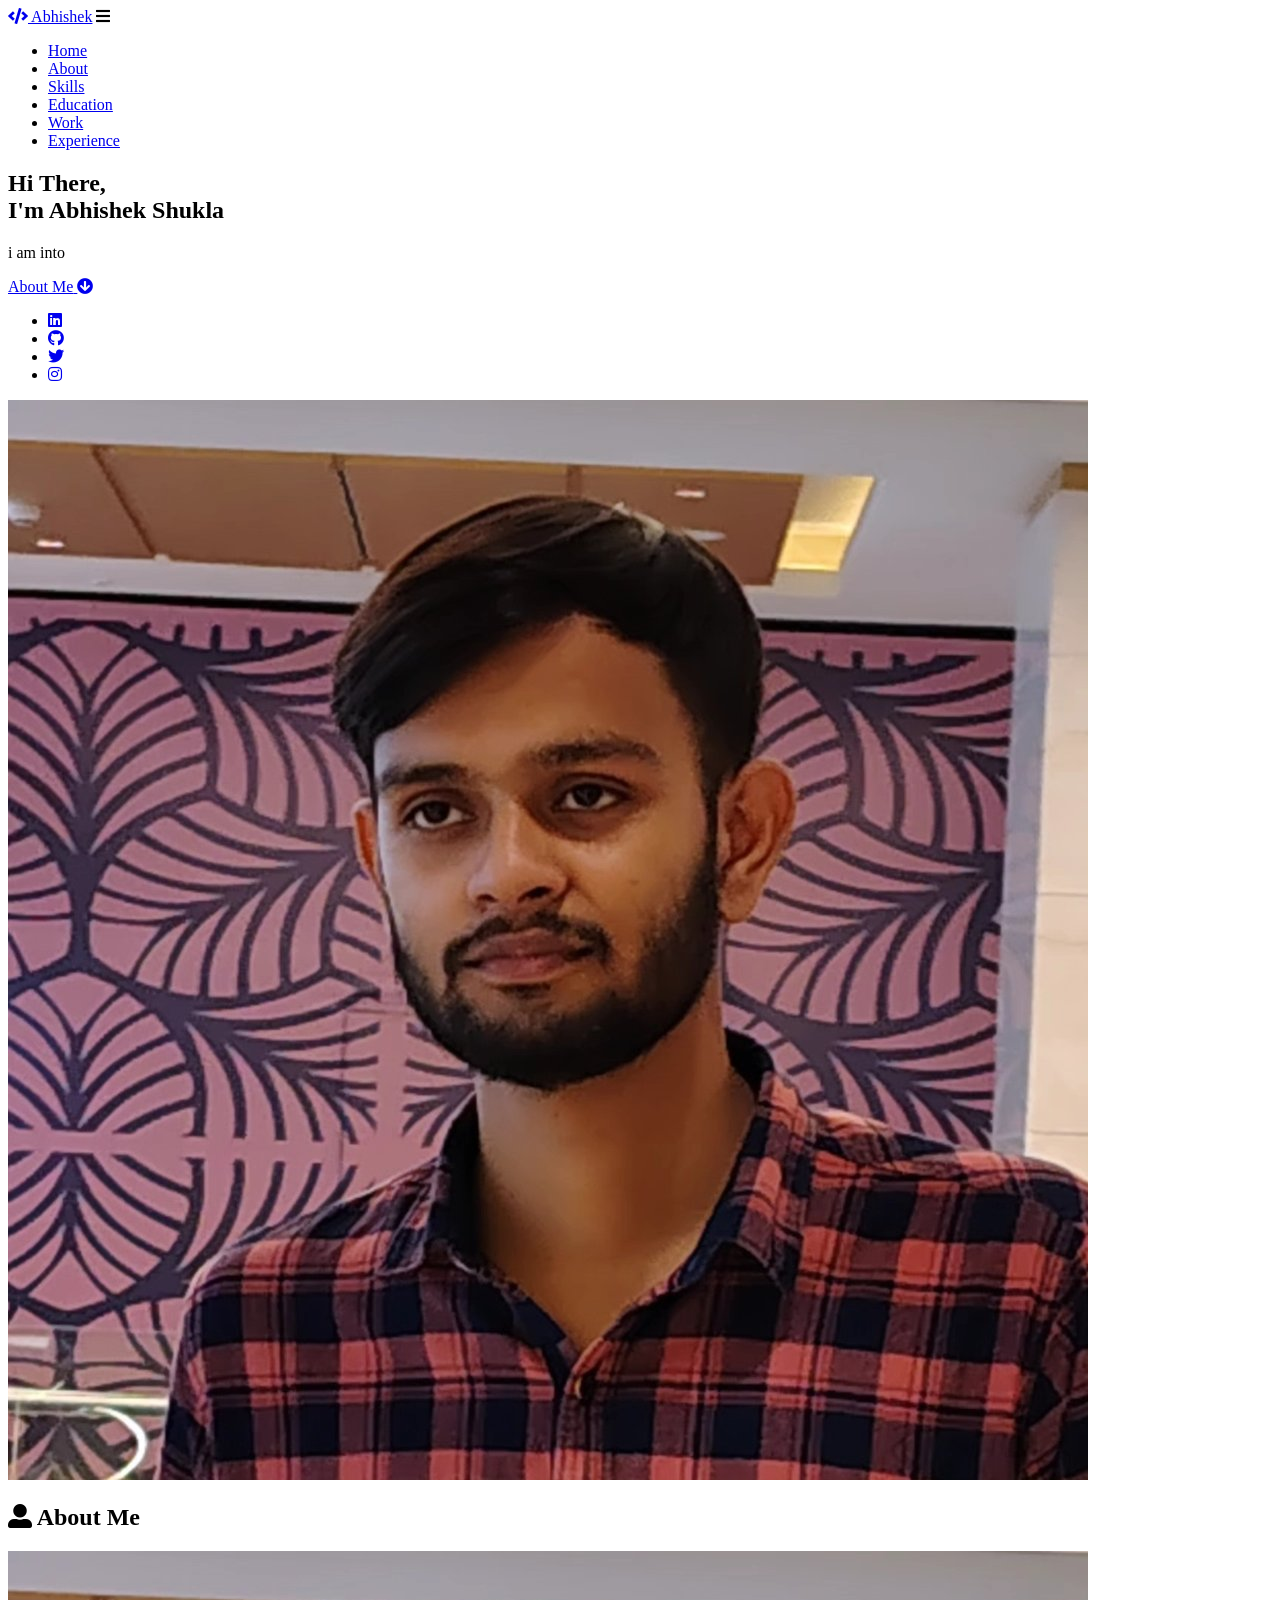
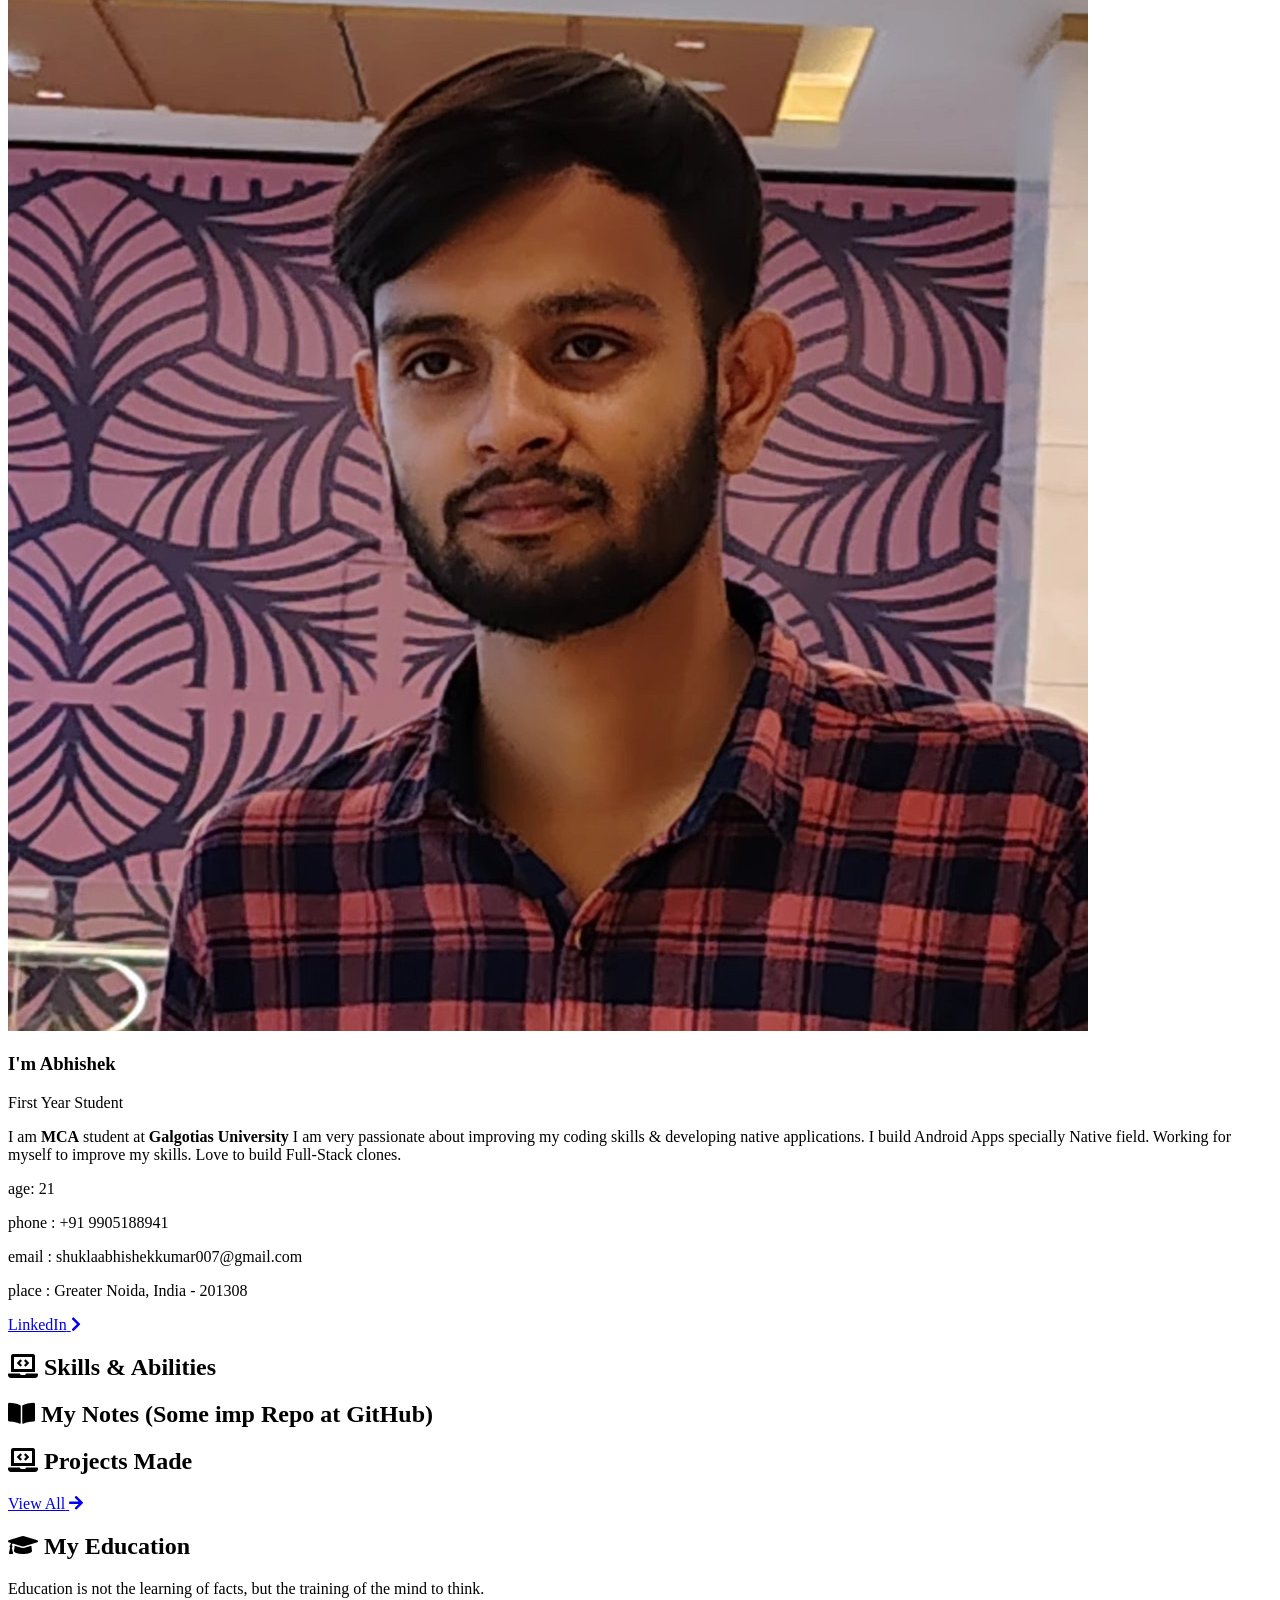
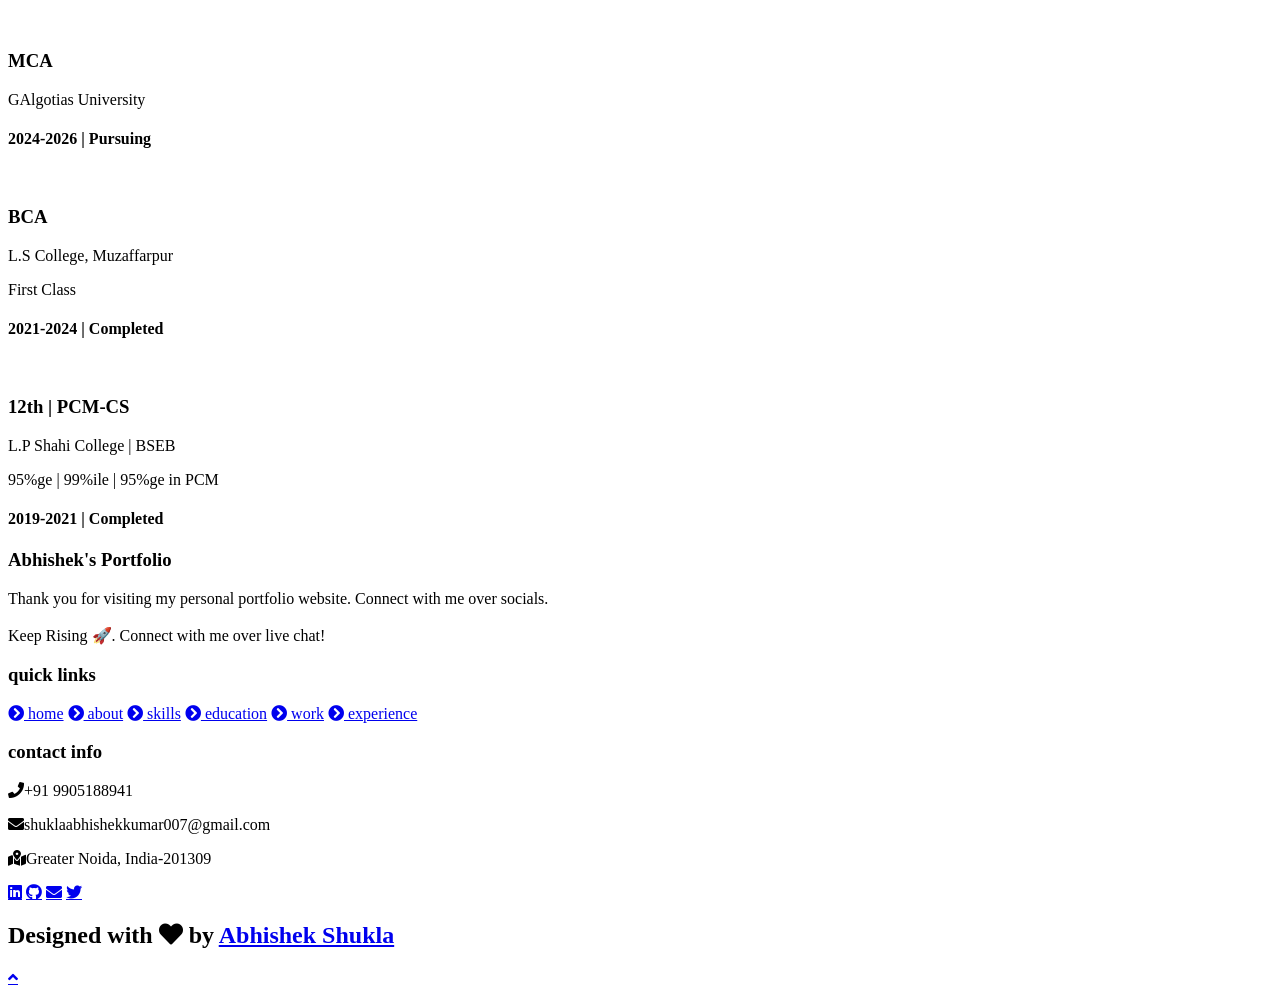
==== index.html @ 6ded9982 "first commit" ====
<!DOCTYPE html>
<html lang="en">
<head>
    <meta charset="UTF-8">
    <meta http-equiv="X-UA-Compatible" content="IE=edge">
    <meta name="viewport" content="width=device-width, initial-scale=1.0">
    <meta name="keywords" content="Abhishek sable, portfolio, Abhishek, full stack dev, personal portfolio lifecodes, portfolio design, portfolio website, personal portfolio" />
    <meta name="description" content="Welcome to Abhishek's Portfolio. Full-Stack Web Developer and Android App Developer" />
    <!-- Custom CSS -->
    <link rel="stylesheet" href="./assets/css/style.css">
    <!-- Font Awesome -->
    <link rel="stylesheet" href="https://cdnjs.cloudflare.com/ajax/libs/font-awesome/5.15.3/css/all.min.css" integrity="sha512-iBBXm8fW90+nuLcSKlbmrPcLa0OT92xO1BIsZ+ywDWZCvqsWgccV3gFoRBv0z+8dLJgyAHIhR35VZc2oM/gI1w==" crossorigin="anonymous" referrerpolicy="no-referrer" />
    <!-- Favicon -->
    <link id='favicon' rel="shortcut icon" href="./assets/images/profile2.jpg" type="image/x-png">
    <title>Portfolio | Abhishek Shukla</title>
    
    
    <!-- Global site tag (gtag.js) - Google Analytics -->
<script async src="https://www.googletagmanager.com/gtag/js?id=G-HTDER8P9VJ"></script>
<script>
  window.dataLayer = window.dataLayer || [];
  function gtag(){dataLayer.push(arguments);}
  gtag('js', new Date());

  gtag('config', 'G-HTDER8P9VJ');
</script>
    
    
</head>
<body oncontextmenu="return false">

<!-- pre loader -->
<!-- <div class="loader-container">
  <img draggable="false" src="./assets/images/preloader.gif" alt="">
</div> -->

<!-- navbar starts -->
<header>
        <a href="index.html" class="logo"><i class="fa fa-code"></i> Abhishek</a>

        <div id="menu" class="fas fa-bars"></div>
        <nav class="navbar">
            <ul>
            <li><a class="active" href="#home">Home</a></li>
            <li><a href="#about">About</a></li>
            <li><a href="#skills">Skills</a></li>
            <li><a href="#education">Education</a></li>
            <li><a href="#work">Work</a></li>
            <li><a href="#experience">Experience</a></li>
            </ul>
        </nav>
</header>
<!-- navbar ends -->


<!-- hero section starts -->
<section class="home" id="home">
    <div id="particles-js"></div>

    <div class="content">
    <h2>Hi There,<br/> I'm Abhishek <span>Shukla</span></h2>
    <p>i am into <span class="typing-text"></span></p>
    <a href="#about" class="btn"><span>About Me</span>
      <i class="fas fa-arrow-circle-down"></i>
    </a>
    <div class="socials">
        <ul class="social-icons">
          <li><a class="linkedin" aria-label="LinkedIn" href="https://www.linkedin.com/in/abhishekshukla007/" target="_blank"><i class="fab fa-linkedin"></i></a></li> 
          <li><a class="github" aria-label="GitHub" href="https://github.com/shukla007" target="_blank"><i class="fab fa-github"></i></a></li>
          <li><a class="twitter" aria-label="Twitter" href="https://twitter.com/avi0_07" target="_blank"><i class="fab fa-twitter"></i></a></li>
          <!-- <li><a class="telegram" aria-label="Telegram" href="https://t.me/maityAbhishek_03" target="_blank"><i class="fab fa-telegram-plane"></i></a></li> -->
          <li><a class="instagram" aria-label="Instagram" href="https://www.instagram.com/abhishekshukla.dev"><i class="fab fa-instagram" target="_blank"></i></a></li>
          </ul>
      </div>
    </div>
<div class="image">
    <img draggable="false" class="tilt" src="./assets/images/profile2.jpg" alt="">
</div>
</section>
<!-- hero section ends -->


<!-- about section starts -->
<section class="about" id="about">
    <h2 class="heading"><i class="fas fa-user-alt"></i> About <span>Me</span></h2>
    
    <div class="row">

    <div class="image">
        <img draggable="false" class="tilt" src="./assets/images/profile2.jpg" alt="">
    </div>
    <div class="content">
        <h3>I'm Abhishek</h3>
        <span class="tag">First Year Student</span>
        
        <p>I am <b>MCA</b> student at <b>Galgotias University</b> 
          I am very passionate about improving my coding skills & developing native applications.
          I build Android Apps specially Native field.
          Working for myself to improve my skills.
          Love to build Full-Stack clones. </p>
        
        <div class="box-container">
            <div class="box">
              <p><span> age: </span> 21</p>
              <p><span> phone : </span> +91 9905188941</p>
            </div>
            <div class="box">
              <p><span> email : </span> shuklaabhishekkumar007@gmail.com</p>
              <p><span> place : </span> Greater Noida, India - 201308</p>
            </div>
        </div>
        
        <div class="resumebtn">
            <a href="https://www.linkedin.com/in/abhishekshukla007" class="btn"><span>LinkedIn</span>
                <i class="fas fa-chevron-right"></i>
            </a>
        </div>

    </div>
    </div>
</section>
<!-- about section ends -->

<!-- skills section starts -->
<section class="skills" id="skills">

    <h2 class="heading"><i class="fas fa-laptop-code"></i> Skills & <span>Abilities</span></h2>

    <div class="container">
          <div class="row" id="skillsContainer">

    

      </div>
</div>
</section>
<!-- skills section ends -->


<!-- my own notes section starts -->
<section class="skills" id="skills">

  <h2 class="heading"><i class="fas fa-book-open"></i> My Notes  <span>(Some imp Repo at GitHub)</span></h2>

  <div class="container">
        <div class="row" id="notesContainer">

       

    </div>
</div>
</section>
<!-- my own notes section ends -->



<!-- work project section starts -->
<section class="work" id="work">

  <h2 class="heading"><i class="fas fa-laptop-code"></i> Projects <span>Made</span></h2>

  <div class="box-container" id="projectsContainer">


</div>

<div class="viewall">
  <a href="projects/index.html" class="btn"><span>View All</span>
    <i class="fas fa-arrow-right"></i>
</a>
</div>

</section>
<!-- work project section ends -->

<!-- experience section starts -->
<!-- <section class="experience" id="experience">

  <h2 class="heading"><i class="fas fa-briefcase"></i> Experience </h2>

  <div class="timeline">

    <div class="container right">
      <div class="content">
        <div class="tag">
          <h2>HackClub RAIT</h2>
        </div>
        <div class="desc">
            <h3>Project Mentor | Open Source</h3>
            <p>Jul 2022 - present</p>
        </div>
      </div>
    </div>

    <div class="container left">
      <div class="content">
        <div class="tag">
          <h2>GirsScript Summer of Code</h2>
        </div>
        <div class="desc">
            <h3>Contributor | Open Source</h3>
            <p>Mar 2022 - May 2022</p>
        </div>
      </div>
    </div>

    <div class="container right">
      <div class="content">
        <div class="tag">
          <h2>JGEC Winter of Code</h2>
        </div>
        <div class="desc">
            <h3>Project Mentor | Open Source</h3>
            <p>Feb 2022 - Mar 2022</p>
        </div>
      </div>
    </div>

    <div class="container left">
      <div class="content">
        <div class="tag">
          <h2>Rubberfy</h2>
        </div>
        <div class="desc">
            <h3>Mobile Application Developer | Internship</h3>
            <p>Nov 2021 - Dec 2021</p>
        </div>
      </div>
    </div>

  <div class="morebtn">
    <a href="experience/index.html" class="btn"><span>View All</span>
      <i class="fas fa-arrow-right"></i>
  </a>
  </div>

</div>

</section> -->
<!-- experience section ends -->


<!-- education section starts -->
<section class="education" id="education">

  <h1 class="heading"><i class="fas fa-graduation-cap"></i> My <span>Education</span></h1>

    <p class="qoute">Education is not the learning of facts, but the training of the mind to think.</p>

    <div class="box-container">

    <div class="box">
        <div class="image">
        <img draggable="false" src="https://images.shiksha.com/mediadata/images/1483960283phpWWyCEV.jpeg" alt="">
        </div>
        <div class="content">
        <h3>MCA</h3>
        <p>GAlgotias University</p>
        <p></p>
        <h4>2024-2026 | Pursuing</h4>
        </div>
    </div>

    <div class="box">
      <div class="image">
      <img draggable="false" src="https://lh3.googleusercontent.com/proxy/sySFHQDoWxCH8LPmjbBAuIwXSsFpOyHuo1QMl8vUP9atmL630rmD6qIUFQ3JXKvlZADjkWs_pudx3-fl1sldwILMXI7PItQ_9LRW5-5WAyzrFLEwc_3LWn1x8Q2E_QQy8R_BNp1euu0u4IwrKZ1klzr2FU0bHINkNXHvZGIBTGk89ZQUSN1OQz-ue9TvCUcxEXY" alt="">
      </div>
      <div class="content">
      <h3>BCA</h3>
      <p>L.S College, Muzaffarpur</p>
      <p>First Class</p>
      <h4>2021-2024 | Completed</h4>
      </div>
    </div>

    <div class="box">
      <div class="image">
      <img draggable="false" src="https://images.jdmagicbox.com/v2/comp/muzaffarpur/u7/9999px621.x621.230221191531.a8u7/catalogue/l-p-sahi-college-patahi-muzaffarpur-colleges-zgzceny3uy.jpg" alt="">
      </div>
      <div class="content">
      <h3>12th | PCM-CS</h3>
      <p>L.P Shahi College | BSEB</p>
      <p>95%ge | 99%ile | 95%ge in PCM</p>
      <h4>2019-2021 | Completed</h4>
      </div>
    </div>

</div>
</section>
<!-- education section ends -->


<!-- footer section starts -->
<section class="footer">

  <div class="box-container">

      <div class="box">
          <h3>Abhishek's Portfolio</h3>
          <p>Thank you for visiting my personal portfolio website. Connect with me over socials. <br/> <br/> Keep Rising 🚀. Connect with me over live chat!</p>
      </div>

      <div class="box">
          <h3>quick links</h3>
          <a href="#home"><i class="fas fa-chevron-circle-right"></i> home</a>
          <a href="#about"><i class="fas fa-chevron-circle-right"></i> about</a>
          <a href="#skills"><i class="fas fa-chevron-circle-right"></i> skills</a>
          <a href="#education"><i class="fas fa-chevron-circle-right"></i> education</a>
          <a href="#work"><i class="fas fa-chevron-circle-right"></i> work</a>
          <a href="#experience"><i class="fas fa-chevron-circle-right"></i> experience</a>
      </div>

      <div class="box">
          <h3>contact info</h3>
          <p> <i class="fas fa-phone"></i>+91 9905188941</p>
          <p> <i class="fas fa-envelope"></i>shuklaabhishekkumar007@gmail.com</p>
          <p> <i class="fas fa-map-marked-alt"></i>Greater Noida, India-201309</p>
          <div class="share">

              <a href="https://www.linkedin.com/in/abhishekshukla007" class="fab fa-linkedin" aria-label="LinkedIn" target="_blank"></a>
              <a href="https://github.com/shukla007" class="fab fa-github" aria-label="GitHub" target="_blank"></a>
              <a href="mailto:shuklaabhishekkumar007@gmail.com" class="fas fa-envelope" aria-label="Mail" target="_blank"></a>
              <a href="https://twitter.com/avi0_07" class="fab fa-twitter" aria-label="Twitter" target="_blank"></a>
          </div>
      </div>
  </div>

  <h1 class="credit">Designed with <i class="fa fa-heart pulse"></i> by <a href="https://www.linkedin.com/in/abhishekshukla007"> Abhishek Shukla</a></h1>

</section>
<!-- footer section ends -->


<!-- scroll top btn -->
<a href="#home" aria-label="ScrollTop" class="fas fa-angle-up" id="scroll-top"></a>
<!-- scroll back to top -->


<!-- ==== ALL MAJOR JAVASCRIPT CDNS STARTS ==== -->
<!-- jquery cdn -->
<script src="https://cdnjs.cloudflare.com/ajax/libs/jquery/3.6.0/jquery.min.js" integrity="sha512-894YE6QWD5I59HgZOGReFYm4dnWc1Qt5NtvYSaNcOP+u1T9qYdvdihz0PPSiiqn/+/3e7Jo4EaG7TubfWGUrMQ==" crossorigin="anonymous" referrerpolicy="no-referrer"></script>

<!-- typed.js cdn -->
<script src="https://cdnjs.cloudflare.com/ajax/libs/typed.js/2.0.5/typed.min.js" integrity="sha512-1KbKusm/hAtkX5FScVR5G36wodIMnVd/aP04af06iyQTkD17szAMGNmxfNH+tEuFp3Og/P5G32L1qEC47CZbUQ==" crossorigin="anonymous" referrerpolicy="no-referrer"></script>

<!-- particle.js links -->
<script src="./assets/js/particles.min.js"></script>
<script src="./assets/js/app.js"></script>

<!-- vanilla tilt.js links -->
<script src="https://cdnjs.cloudflare.com/ajax/libs/vanilla-tilt/1.7.0/vanilla-tilt.min.js" integrity="sha512-SttpKhJqONuBVxbRcuH0wezjuX+BoFoli0yPsnrAADcHsQMW8rkR84ItFHGIkPvhnlRnE2FaifDOUw+EltbuHg==" crossorigin="anonymous" referrerpolicy="no-referrer"></script>

<!-- scroll reveal anim -->
<script src="https://unpkg.com/scrollreveal"></script>

<script
      type="text/javascript"
      src="https://cdn.jsdelivr.net/npm/emailjs-com@3/dist/email.min.js"
    ></script>

<!-- ==== ALL MAJOR JAVASCRIPT CDNS ENDS ==== -->

<script src="./assets/js/script.js"></script>

</body>
</html>
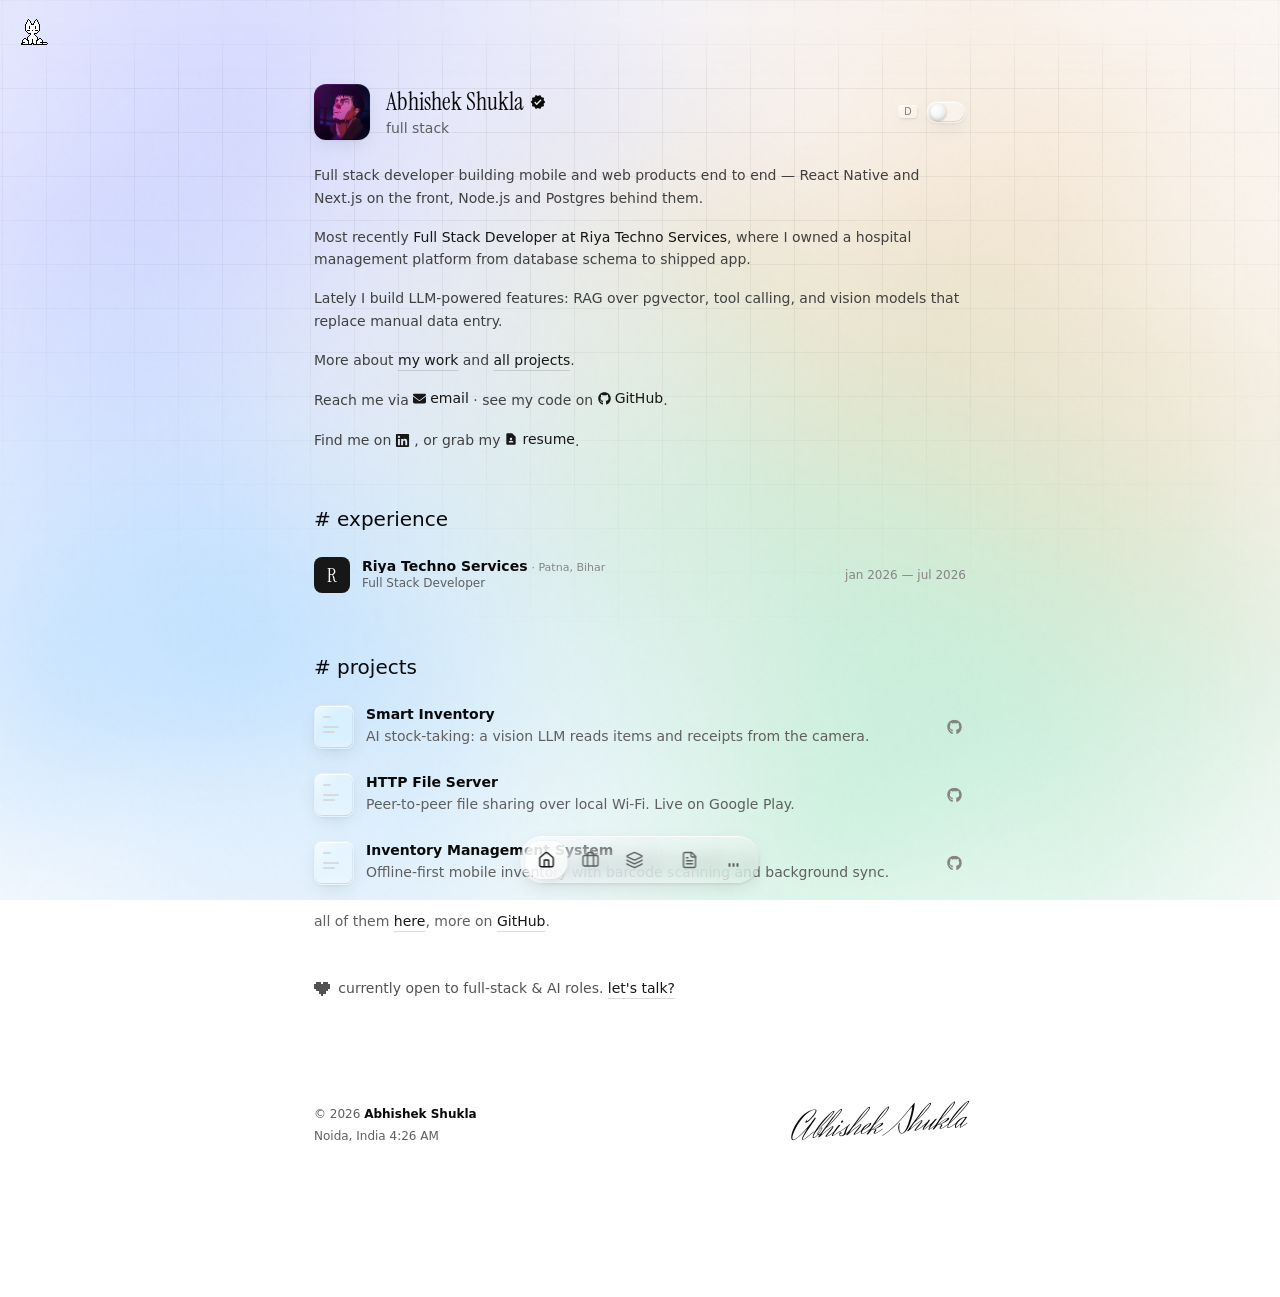
==== commit 39e1317b: "Replace old portfolio with the new site Remove every file from the previous portfolio and add the re" ====
--- a/index.html
+++ b/index.html
@@ -1,366 +1,183 @@
 <!DOCTYPE html>
 <html lang="en">
 <head>
-    <meta charset="UTF-8">
-    <meta http-equiv="X-UA-Compatible" content="IE=edge">
-    <meta name="viewport" content="width=device-width, initial-scale=1.0">
-    <meta name="keywords" content="Abhishek sable, portfolio, Abhishek, full stack dev, personal portfolio lifecodes, portfolio design, portfolio website, personal portfolio" />
-    <meta name="description" content="Welcome to Abhishek's Portfolio. Full-Stack Web Developer and Android App Developer" />
-    <!-- Custom CSS -->
-    <link rel="stylesheet" href="./assets/css/style.css">
-    <!-- Font Awesome -->
-    <link rel="stylesheet" href="https://cdnjs.cloudflare.com/ajax/libs/font-awesome/5.15.3/css/all.min.css" integrity="sha512-iBBXm8fW90+nuLcSKlbmrPcLa0OT92xO1BIsZ+ywDWZCvqsWgccV3gFoRBv0z+8dLJgyAHIhR35VZc2oM/gI1w==" crossorigin="anonymous" referrerpolicy="no-referrer" />
-    <!-- Favicon -->
-    <link id='favicon' rel="shortcut icon" href="./assets/images/profile2.jpg" type="image/x-png">
-    <title>Portfolio | Abhishek Shukla</title>
-    
-    
-    <!-- Global site tag (gtag.js) - Google Analytics -->
-<script async src="https://www.googletagmanager.com/gtag/js?id=G-HTDER8P9VJ"></script>
-<script>
-  window.dataLayer = window.dataLayer || [];
-  function gtag(){dataLayer.push(arguments);}
-  gtag('js', new Date());
+  <meta charset="utf-8">
+  <meta name="viewport" content="width=device-width, initial-scale=1, viewport-fit=cover">
+  <meta name="theme-color" content="#fbfbfc">
+  <title>Abhishek Shukla — Full Stack Developer</title>
+  <meta name="description" content="Abhishek Shukla is a full stack developer in Noida, India, building mobile and web products end to end with React Native, Next.js, Node.js and GenAI.">
+  <meta name="author" content="Abhishek Shukla">
+  <meta name="robots" content="index, follow">
+  <link rel="canonical" href="https://abhishek-shukla.vercel.app/">
 
-  gtag('config', 'G-HTDER8P9VJ');
-</script>
-    
-    
+  <!-- social previews (LinkedIn, WhatsApp, Slack, X, Discord…) -->
+  <meta property="og:type" content="profile">
+  <meta property="og:site_name" content="Abhishek Shukla">
+  <meta property="og:locale" content="en_IN">
+  <meta property="og:url" content="https://abhishek-shukla.vercel.app/">
+  <meta property="og:title" content="Abhishek Shukla — Full Stack Developer">
+  <meta property="og:description" content="Abhishek Shukla is a full stack developer in Noida, India, building mobile and web products end to end with React Native, Next.js, Node.js and GenAI.">
+  <meta property="og:image" content="https://abhishek-shukla.vercel.app/assets/og.png">
+  <meta property="og:image:width" content="1200">
+  <meta property="og:image:height" content="630">
+  <meta property="og:image:type" content="image/png">
+  <meta property="og:image:alt" content="Abhishek Shukla — full stack developer">
+  <meta name="twitter:card" content="summary_large_image">
+  <meta name="twitter:title" content="Abhishek Shukla — Full Stack Developer">
+  <meta name="twitter:description" content="Abhishek Shukla is a full stack developer in Noida, India, building mobile and web products end to end with React Native, Next.js, Node.js and GenAI.">
+  <meta name="twitter:image" content="https://abhishek-shukla.vercel.app/assets/og.png">
+  <meta name="twitter:image:alt" content="Abhishek Shukla — full stack developer">
+  <meta property="profile:first_name" content="Abhishek">
+  <meta property="profile:last_name" content="Shukla">
+  <script type="application/ld+json">
+{
+  "@context": "https://schema.org",
+  "@type": "Person",
+  "name": "Abhishek Shukla",
+  "url": "https://abhishek-shukla.vercel.app/",
+  "image": "https://abhishek-shukla.vercel.app/assets/avatar.png",
+  "jobTitle": "Full Stack Developer",
+  "description": "Full stack developer working in React Native, Node.js and GenAI.",
+  "address": {
+    "@type": "PostalAddress",
+    "addressLocality": "Noida",
+    "addressCountry": "IN"
+  },
+  "alumniOf": [
+    {
+      "@type": "CollegeOrUniversity",
+      "name": "Galgotias University"
+    },
+    {
+      "@type": "CollegeOrUniversity",
+      "name": "L.S. College"
+    }
+  ],
+  "knowsAbout": [
+    "React Native",
+    "Expo",
+    "TypeScript",
+    "Next.js",
+    "Node.js",
+    "Express",
+    "PostgreSQL",
+    "MongoDB",
+    "pgvector",
+    "Generative AI"
+  ],
+  "sameAs": [
+    "https://github.com/shukla007",
+    "https://www.linkedin.com/in/abhishekshukla007/"
+  ]
+}
+  </script>
+
+  <!-- set the theme before first paint so dark mode never flashes white -->
+  <script>try{if(localStorage.getItem('theme')==='dark')document.documentElement.classList.add('dark')}catch(e){}</script>
+
+  <link rel="preconnect" href="https://fonts.googleapis.com">
+  <link rel="preconnect" href="https://fonts.gstatic.com" crossorigin>
+  <link href="https://fonts.googleapis.com/css2?family=Google+Sans+Flex:opsz,wght@8..144,1..1000&family=Instrument+Serif&family=Herr+Von+Muellerhoff&display=swap" rel="stylesheet">
+  <link rel="icon" href="favicon.ico" sizes="32x32">
+  <link rel="icon" href="assets/favicon.svg" type="image/svg+xml">
+  <link rel="apple-touch-icon" href="assets/apple-touch-icon.png">
+  <link rel="manifest" href="site.webmanifest">
+  <link rel="stylesheet" href="css/styles.css">
 </head>
-<body oncontextmenu="return false">
+<body>
+  <a href="#main" class="sr-only skip-link">skip to content</a>
+  <!-- animated background the glass blurs and bends (js/shader.js) -->
+  <canvas class="bg-shader" id="bg-shader" aria-hidden="true"></canvas>
+  <div class="bg-grid" aria-hidden="true"></div>
+  <div class="top-blur" aria-hidden="true"></div>
 
-<!-- pre loader -->
-<!-- <div class="loader-container">
-  <img draggable="false" src="./assets/images/preloader.gif" alt="">
-</div> -->
+  <div class="page">
+    <main id="main">
 
-<!-- navbar starts -->
-<header>
-        <a href="index.html" class="logo"><i class="fa fa-code"></i> Abhishek</a>
+      <!-- ---------------- intro ---------------- -->
+      <section class="wrap sec-intro">
+        <div class="profile">
+          <div class="avatar" data-avatar></div>
+          <div>
+            <h1 class="name"><span data-field="profile.name">Abhishek Shukla</span><span data-verified></span></h1>
+            <p class="role-line" data-field="profile.role"></p>
+          </div>
+          <div class="theme-ctl">
+            <kbd class="glass" title="press D">D</kbd>
+            <button type="button" class="switch glass" data-glass data-glass-bezel="6" data-glass-scale="10" role="switch" aria-checked="false"
+                    aria-label="Toggle theme" data-theme-toggle><span class="knob"></span></button>
+          </div>
+        </div>
+        <div class="prose" data-intro></div>
+      </section>
 
-        <div id="menu" class="fas fa-bars"></div>
-        <nav class="navbar">
-            <ul>
-            <li><a class="active" href="#home">Home</a></li>
-            <li><a href="#about">About</a></li>
-            <li><a href="#skills">Skills</a></li>
-            <li><a href="#education">Education</a></li>
-            <li><a href="#work">Work</a></li>
-            <li><a href="#experience">Experience</a></li>
-            </ul>
-        </nav>
-</header>
-<!-- navbar ends -->
+      <!-- ---------------- experience ---------------- -->
+      <section class="wrap sec-exp" aria-labelledby="exp-heading">
+        <h2 id="exp-heading" class="h2"># experience</h2>
+        <div class="exp-list hl-list" data-hl-pad="8" data-render="experience-compact"></div>
+      </section>
 
+      <!-- ---------------- projects ---------------- -->
+      <section class="wrap sec-projects" aria-labelledby="projects-heading">
+        <h2 id="projects-heading" class="h2"># projects</h2>
+        <ul class="proj-list hl-list" data-render="featured-projects"></ul>
+        <p class="after-list">all of them <a class="link" href="projects.html">here</a>,
+          more on <a class="link" data-social="github" href="https://github.com/shukla007" target="_blank" rel="noopener noreferrer">GitHub</a>.</p>
+      </section>
 
-<!-- hero section starts -->
-<section class="home" id="home">
-    <div id="particles-js"></div>
+      <!-- ---------------- note ---------------- -->
+      <section class="wrap sec-note">
+        <a class="note" data-note data-social="email" href="mailto:shuklaabhishekkumar007@gmail.com"></a>
+      </section>
 
-    <div class="content">
-    <h2>Hi There,<br/> I'm Abhishek <span>Shukla</span></h2>
-    <p>i am into <span class="typing-text"></span></p>
-    <a href="#about" class="btn"><span>About Me</span>
-      <i class="fas fa-arrow-circle-down"></i>
-    </a>
-    <div class="socials">
-        <ul class="social-icons">
-          <li><a class="linkedin" aria-label="LinkedIn" href="https://www.linkedin.com/in/abhishekshukla007/" target="_blank"><i class="fab fa-linkedin"></i></a></li> 
-          <li><a class="github" aria-label="GitHub" href="https://github.com/shukla007" target="_blank"><i class="fab fa-github"></i></a></li>
-          <li><a class="twitter" aria-label="Twitter" href="https://twitter.com/avi0_07" target="_blank"><i class="fab fa-twitter"></i></a></li>
-          <!-- <li><a class="telegram" aria-label="Telegram" href="https://t.me/maityAbhishek_03" target="_blank"><i class="fab fa-telegram-plane"></i></a></li> -->
-          <li><a class="instagram" aria-label="Instagram" href="https://www.instagram.com/abhishekshukla.dev"><i class="fab fa-instagram" target="_blank"></i></a></li>
-          </ul>
+      <!-- ---------------- footer ---------------- -->
+      <div class="wrap sec-footer">
+        <footer class="footer">
+          <div class="footer-row">
+            <div class="footer-meta">
+              <p data-visitors>&copy; <span data-year>2026</span> <span class="fg" data-field="profile.name">Abhishek Shukla</span></p>
+              <p><span data-field="profile.location">Noida, India</span> <span data-clock></span></p>
+            </div>
+            <span class="signature" aria-hidden="true" data-field="profile.name">Abhishek Shukla</span>
+          </div>
+        </footer>
       </div>
-    </div>
-<div class="image">
-    <img draggable="false" class="tilt" src="./assets/images/profile2.jpg" alt="">
-</div>
-</section>
-<!-- hero section ends -->
 
-
-<!-- about section starts -->
-<section class="about" id="about">
-    <h2 class="heading"><i class="fas fa-user-alt"></i> About <span>Me</span></h2>
-    
-    <div class="row">
-
-    <div class="image">
-        <img draggable="false" class="tilt" src="./assets/images/profile2.jpg" alt="">
-    </div>
-    <div class="content">
-        <h3>I'm Abhishek</h3>
-        <span class="tag">First Year Student</span>
-        
-        <p>I am <b>MCA</b> student at <b>Galgotias University</b> 
-          I am very passionate about improving my coding skills & developing native applications.
-          I build Android Apps specially Native field.
-          Working for myself to improve my skills.
-          Love to build Full-Stack clones. </p>
-        
-        <div class="box-container">
-            <div class="box">
-              <p><span> age: </span> 21</p>
-              <p><span> phone : </span> +91 9905188941</p>
-            </div>
-            <div class="box">
-              <p><span> email : </span> shuklaabhishekkumar007@gmail.com</p>
-              <p><span> place : </span> Greater Noida, India - 201308</p>
-            </div>
-        </div>
-        
-        <div class="resumebtn">
-            <a href="https://www.linkedin.com/in/abhishekshukla007" class="btn"><span>LinkedIn</span>
-                <i class="fas fa-chevron-right"></i>
-            </a>
-        </div>
-
-    </div>
-    </div>
-</section>
-<!-- about section ends -->
-
-<!-- skills section starts -->
-<section class="skills" id="skills">
-
-    <h2 class="heading"><i class="fas fa-laptop-code"></i> Skills & <span>Abilities</span></h2>
-
-    <div class="container">
-          <div class="row" id="skillsContainer">
-
-    
-
-      </div>
-</div>
-</section>
-<!-- skills section ends -->
-
-
-<!-- my own notes section starts -->
-<section class="skills" id="skills">
-
-  <h2 class="heading"><i class="fas fa-book-open"></i> My Notes  <span>(Some imp Repo at GitHub)</span></h2>
-
-  <div class="container">
-        <div class="row" id="notesContainer">
-
-       
-
-    </div>
-</div>
-</section>
-<!-- my own notes section ends -->
-
-
-
-<!-- work project section starts -->
-<section class="work" id="work">
-
-  <h2 class="heading"><i class="fas fa-laptop-code"></i> Projects <span>Made</span></h2>
-
-  <div class="box-container" id="projectsContainer">
-
-
-</div>
-
-<div class="viewall">
-  <a href="projects/index.html" class="btn"><span>View All</span>
-    <i class="fas fa-arrow-right"></i>
-</a>
-</div>
-
-</section>
-<!-- work project section ends -->
-
-<!-- experience section starts -->
-<!-- <section class="experience" id="experience">
-
-  <h2 class="heading"><i class="fas fa-briefcase"></i> Experience </h2>
-
-  <div class="timeline">
-
-    <div class="container right">
-      <div class="content">
-        <div class="tag">
-          <h2>HackClub RAIT</h2>
-        </div>
-        <div class="desc">
-            <h3>Project Mentor | Open Source</h3>
-            <p>Jul 2022 - present</p>
-        </div>
-      </div>
-    </div>
-
-    <div class="container left">
-      <div class="content">
-        <div class="tag">
-          <h2>GirsScript Summer of Code</h2>
-        </div>
-        <div class="desc">
-            <h3>Contributor | Open Source</h3>
-            <p>Mar 2022 - May 2022</p>
-        </div>
-      </div>
-    </div>
-
-    <div class="container right">
-      <div class="content">
-        <div class="tag">
-          <h2>JGEC Winter of Code</h2>
-        </div>
-        <div class="desc">
-            <h3>Project Mentor | Open Source</h3>
-            <p>Feb 2022 - Mar 2022</p>
-        </div>
-      </div>
-    </div>
-
-    <div class="container left">
-      <div class="content">
-        <div class="tag">
-          <h2>Rubberfy</h2>
-        </div>
-        <div class="desc">
-            <h3>Mobile Application Developer | Internship</h3>
-            <p>Nov 2021 - Dec 2021</p>
-        </div>
-      </div>
-    </div>
-
-  <div class="morebtn">
-    <a href="experience/index.html" class="btn"><span>View All</span>
-      <i class="fas fa-arrow-right"></i>
-  </a>
+    </main>
   </div>
 
-</div>
+  <!-- Floating liquid-glass dock: navigation, résumé and the music toggle. -->
+  <nav class="dock glass" data-glass data-glass-bezel="14" data-glass-scale="30" data-glass-blur="10" aria-label="Site">
+    <a class="dock-item" data-page="index.html" href="index.html" aria-label="home" title="home"><svg viewBox="0 0 24 24" fill="none" stroke="currentColor" stroke-width="1.8" stroke-linecap="round" stroke-linejoin="round" aria-hidden="true"><path d="M15 21v-8a1 1 0 0 0-1-1h-4a1 1 0 0 0-1 1v8"/><path d="M3 10a2 2 0 0 1 .709-1.528l7-5.999a2 2 0 0 1 2.582 0l7 5.999A2 2 0 0 1 21 10v9a2 2 0 0 1-2 2H5a2 2 0 0 1-2-2z"/></svg></a>
+    <a class="dock-item" data-page="work.html" href="work.html" aria-label="work" title="work"><svg viewBox="0 0 24 24" fill="none" stroke="currentColor" stroke-width="1.8" stroke-linecap="round" stroke-linejoin="round" aria-hidden="true"><path d="M16 20V4a2 2 0 0 0-2-2h-4a2 2 0 0 0-2 2v16"/><rect width="20" height="14" x="2" y="6" rx="2"/></svg></a>
+    <a class="dock-item" data-page="projects.html" href="projects.html" aria-label="projects" title="projects"><svg viewBox="0 0 24 24" fill="none" stroke="currentColor" stroke-width="1.8" stroke-linecap="round" stroke-linejoin="round" aria-hidden="true"><path d="M12.83 2.18a2 2 0 0 0-1.66 0L2.6 6.08a1 1 0 0 0 0 1.83l8.58 3.91a2 2 0 0 0 1.66 0l8.58-3.9a1 1 0 0 0 0-1.83z"/><path d="M2 12a1 1 0 0 0 .58.91l8.6 3.91a2 2 0 0 0 1.65 0l8.58-3.9A1 1 0 0 0 22 12"/><path d="M2 17a1 1 0 0 0 .58.91l8.6 3.91a2 2 0 0 0 1.65 0l8.58-3.9A1 1 0 0 0 22 17"/></svg></a>
+    <a class="dock-item" data-page="writing.html" href="writing.html" aria-label="writing" title="writing"><svg viewBox="0 0 24 24" fill="none" stroke="currentColor" stroke-width="1.8" stroke-linecap="round" stroke-linejoin="round" aria-hidden="true"><path d="M12 20h9"/><path d="M16.376 3.622a1 1 0 0 1 3.002 3.002L7.368 18.635a2 2 0 0 1-.855.506l-2.872.838a.5.5 0 0 1-.62-.62l.838-2.872a2 2 0 0 1 .506-.854z"/></svg></a>
+    <span class="dock-sep" aria-hidden="true"></span>
+    <a class="dock-item" data-href="profile.resume" href="assets/Abhishek_Resume-up.pdf" target="_blank" rel="noopener noreferrer" aria-label="resume (PDF)" title="resume"><svg viewBox="0 0 24 24" fill="none" stroke="currentColor" stroke-width="1.8" stroke-linecap="round" stroke-linejoin="round" aria-hidden="true"><path d="M15 2H6a2 2 0 0 0-2 2v16a2 2 0 0 0 2 2h12a2 2 0 0 0 2-2V7Z"/><path d="M14 2v4a2 2 0 0 0 2 2h4"/><path d="M16 13H8"/><path d="M16 17H8"/><path d="M10 9H8"/></svg></a>
+    <!-- Looping background music. The src comes from SITE.audio in js/data.js;
+         the button stays hidden until JS confirms there's a track to play. -->
+    <button id="bgm-toggle" class="dock-item" type="button" hidden aria-pressed="false" aria-label="Play background music">
+      <span class="eq" aria-hidden="true"><i></i><i></i><i></i></span>
+    </button>
+  </nav>
+  <audio id="bgm" loop preload="none"></audio>
 
-</section> -->
-<!-- experience section ends -->
+  <div id="toast" class="toast glass" role="status" aria-live="polite"></div>
 
+  <script src="js/data.js"></script>
+  <script src="js/main.js"></script>
+  <script src="js/glass.js"></script>
+  <script src="js/shader.js"></script>
 
-<!-- education section starts -->
-<section class="education" id="education">
-
-  <h1 class="heading"><i class="fas fa-graduation-cap"></i> My <span>Education</span></h1>
-
-    <p class="qoute">Education is not the learning of facts, but the training of the mind to think.</p>
-
-    <div class="box-container">
-
-    <div class="box">
-        <div class="image">
-        <img draggable="false" src="https://images.shiksha.com/mediadata/images/1483960283phpWWyCEV.jpeg" alt="">
-        </div>
-        <div class="content">
-        <h3>MCA</h3>
-        <p>GAlgotias University</p>
-        <p></p>
-        <h4>2024-2026 | Pursuing</h4>
-        </div>
-    </div>
-
-    <div class="box">
-      <div class="image">
-      <img draggable="false" src="https://lh3.googleusercontent.com/proxy/sySFHQDoWxCH8LPmjbBAuIwXSsFpOyHuo1QMl8vUP9atmL630rmD6qIUFQ3JXKvlZADjkWs_pudx3-fl1sldwILMXI7PItQ_9LRW5-5WAyzrFLEwc_3LWn1x8Q2E_QQy8R_BNp1euu0u4IwrKZ1klzr2FU0bHINkNXHvZGIBTGk89ZQUSN1OQz-ue9TvCUcxEXY" alt="">
-      </div>
-      <div class="content">
-      <h3>BCA</h3>
-      <p>L.S College, Muzaffarpur</p>
-      <p>First Class</p>
-      <h4>2021-2024 | Completed</h4>
-      </div>
-    </div>
-
-    <div class="box">
-      <div class="image">
-      <img draggable="false" src="https://images.jdmagicbox.com/v2/comp/muzaffarpur/u7/9999px621.x621.230221191531.a8u7/catalogue/l-p-sahi-college-patahi-muzaffarpur-colleges-zgzceny3uy.jpg" alt="">
-      </div>
-      <div class="content">
-      <h3>12th | PCM-CS</h3>
-      <p>L.P Shahi College | BSEB</p>
-      <p>95%ge | 99%ile | 95%ge in PCM</p>
-      <h4>2019-2021 | Completed</h4>
-      </div>
-    </div>
-
-</div>
-</section>
-<!-- education section ends -->
-
-
-<!-- footer section starts -->
-<section class="footer">
-
-  <div class="box-container">
-
-      <div class="box">
-          <h3>Abhishek's Portfolio</h3>
-          <p>Thank you for visiting my personal portfolio website. Connect with me over socials. <br/> <br/> Keep Rising 🚀. Connect with me over live chat!</p>
-      </div>
-
-      <div class="box">
-          <h3>quick links</h3>
-          <a href="#home"><i class="fas fa-chevron-circle-right"></i> home</a>
-          <a href="#about"><i class="fas fa-chevron-circle-right"></i> about</a>
-          <a href="#skills"><i class="fas fa-chevron-circle-right"></i> skills</a>
-          <a href="#education"><i class="fas fa-chevron-circle-right"></i> education</a>
-          <a href="#work"><i class="fas fa-chevron-circle-right"></i> work</a>
-          <a href="#experience"><i class="fas fa-chevron-circle-right"></i> experience</a>
-      </div>
-
-      <div class="box">
-          <h3>contact info</h3>
-          <p> <i class="fas fa-phone"></i>+91 9905188941</p>
-          <p> <i class="fas fa-envelope"></i>shuklaabhishekkumar007@gmail.com</p>
-          <p> <i class="fas fa-map-marked-alt"></i>Greater Noida, India-201309</p>
-          <div class="share">
-
-              <a href="https://www.linkedin.com/in/abhishekshukla007" class="fab fa-linkedin" aria-label="LinkedIn" target="_blank"></a>
-              <a href="https://github.com/shukla007" class="fab fa-github" aria-label="GitHub" target="_blank"></a>
-              <a href="mailto:shuklaabhishekkumar007@gmail.com" class="fas fa-envelope" aria-label="Mail" target="_blank"></a>
-              <a href="https://twitter.com/avi0_07" class="fab fa-twitter" aria-label="Twitter" target="_blank"></a>
-          </div>
-      </div>
-  </div>
-
-  <h1 class="credit">Designed with <i class="fa fa-heart pulse"></i> by <a href="https://www.linkedin.com/in/abhishekshukla007"> Abhishek Shukla</a></h1>
-
-</section>
-<!-- footer section ends -->
-
-
-<!-- scroll top btn -->
-<a href="#home" aria-label="ScrollTop" class="fas fa-angle-up" id="scroll-top"></a>
-<!-- scroll back to top -->
-
-
-<!-- ==== ALL MAJOR JAVASCRIPT CDNS STARTS ==== -->
-<!-- jquery cdn -->
-<script src="https://cdnjs.cloudflare.com/ajax/libs/jquery/3.6.0/jquery.min.js" integrity="sha512-894YE6QWD5I59HgZOGReFYm4dnWc1Qt5NtvYSaNcOP+u1T9qYdvdihz0PPSiiqn/+/3e7Jo4EaG7TubfWGUrMQ==" crossorigin="anonymous" referrerpolicy="no-referrer"></script>
-
-<!-- typed.js cdn -->
-<script src="https://cdnjs.cloudflare.com/ajax/libs/typed.js/2.0.5/typed.min.js" integrity="sha512-1KbKusm/hAtkX5FScVR5G36wodIMnVd/aP04af06iyQTkD17szAMGNmxfNH+tEuFp3Og/P5G32L1qEC47CZbUQ==" crossorigin="anonymous" referrerpolicy="no-referrer"></script>
-
-<!-- particle.js links -->
-<script src="./assets/js/particles.min.js"></script>
-<script src="./assets/js/app.js"></script>
-
-<!-- vanilla tilt.js links -->
-<script src="https://cdnjs.cloudflare.com/ajax/libs/vanilla-tilt/1.7.0/vanilla-tilt.min.js" integrity="sha512-SttpKhJqONuBVxbRcuH0wezjuX+BoFoli0yPsnrAADcHsQMW8rkR84ItFHGIkPvhnlRnE2FaifDOUw+EltbuHg==" crossorigin="anonymous" referrerpolicy="no-referrer"></script>
-
-<!-- scroll reveal anim -->
-<script src="https://unpkg.com/scrollreveal"></script>
-
-<script
-      type="text/javascript"
-      src="https://cdn.jsdelivr.net/npm/emailjs-com@3/dist/email.min.js"
-    ></script>
-
-<!-- ==== ALL MAJOR JAVASCRIPT CDNS ENDS ==== -->
-
-<script src="./assets/js/script.js"></script>
-
+  <!-- oneko.js — the cat that chases the cursor. Only loaded where there is a
+       cursor to chase (no point animating it on phones). Delete to remove it. -->
+  <script>
+    if (matchMedia('(pointer: fine)').matches) {
+      var s = document.createElement('script');
+      s.src = 'js/oneko.js';
+      s.dataset.cat = 'assets/oneko.gif';
+      document.body.append(s);
+    }
+  </script>
 </body>
 </html>
--- a/css/styles.css
+++ b/css/styles.css
@@ -0,0 +1,680 @@
+/* ------------------------------------------------------------------
+   Minimal, text-first theme: white page, neutral greys, one serif for
+   the name. Dark mode is the `dark` class on <html> (toggle or press D).
+   ------------------------------------------------------------------ */
+
+:root {
+  --bg:        #ffffff;
+  --fg:        #0a0a0a;
+  --text:      #404040;   /* body copy            neutral-700 */
+  --strong:    #171717;   /* links, titles        neutral-900 */
+  --muted:     #5f5f5f;   /* secondary text — darker than the reference's  */
+  --faint:     #858585;   /* #737373/#a3a3a3 so it holds up over the shader */
+  --hover:     #f5f5f5;   /* row highlight        neutral-100 */
+  --hover-ink: #e5e5e5;   /* inline-link hover    neutral-200 */
+  --border:    #e5e5e5;
+  --tile-bg:   #fafafa;
+  --tile-bd:   rgba(229, 229, 229, 0.6);
+  --tile-bar:  rgba(212, 212, 212, 0.8);
+  --underline: rgba(23, 23, 23, 0.15);
+  --underline-hover: rgba(23, 23, 23, 0.4);
+  --switch-bg: #f5f5f5;
+  --switch-bd: rgba(229, 229, 229, 0.8);
+  --knob:      #a3a3a3;
+
+  /* liquid glass */
+  --glass-tint:   rgba(255, 255, 255, 0.30);
+  --glass-solid:  rgba(255, 255, 255, 0.55);   /* bars that sit over text */
+  --glass-rim-hi: rgba(255, 255, 255, 0.95);
+  --glass-rim-lo: rgba(0, 0, 0, 0.07);
+  --glass-ring:   rgba(0, 0, 0, 0.06);
+  --glass-sheen:  rgba(255, 255, 255, 0.55);
+  --glass-shadow: 0 6px 20px -4px rgba(0, 0, 0, 0.10), 0 1px 3px rgba(0, 0, 0, 0.06);
+
+  --sans:  "Google Sans Flex", ui-sans-serif, system-ui, sans-serif;
+  --serif: "Instrument Serif", "Times New Roman", serif;
+  --sign:  "Herr Von Muellerhoff", cursive;
+
+  --ease: cubic-bezier(.4, 0, .2, 1);
+  color-scheme: light;
+}
+
+html.dark {
+  --bg:        #0b0b0b;
+  --fg:        #fafafa;
+  --text:      #a3a3a3;
+  --strong:    #f5f5f5;
+  --muted:     #a3a3a3;
+  --faint:     #737373;
+  --hover:     rgba(23, 23, 23, 0.6);
+  --hover-ink: #262626;
+  --border:    #262626;
+  --tile-bg:   rgba(23, 23, 23, 0.4);
+  --tile-bd:   rgba(38, 38, 38, 0.5);
+  --tile-bar:  rgba(64, 64, 64, 0.8);
+  --underline: rgba(245, 245, 245, 0.15);
+  --underline-hover: rgba(245, 245, 245, 0.4);
+  --switch-bg: rgba(23, 23, 23, 0.8);
+  --switch-bd: #262626;
+  --knob:      #737373;
+  --muted:     #ababab;
+  --faint:     #8a8a8a;
+
+  --glass-tint:   rgba(255, 255, 255, 0.05);
+  --glass-solid:  rgba(11, 11, 11, 0.55);
+  --glass-rim-hi: rgba(255, 255, 255, 0.22);
+  --glass-rim-lo: rgba(0, 0, 0, 0.55);
+  --glass-ring:   rgba(255, 255, 255, 0.07);
+  --glass-sheen:  rgba(255, 255, 255, 0.10);
+  --glass-shadow: 0 8px 24px -6px rgba(0, 0, 0, 0.6), 0 1px 3px rgba(0, 0, 0, 0.4);
+  color-scheme: dark;
+}
+
+*, *::before, *::after { box-sizing: border-box; }
+* { margin: 0; padding: 0; }
+
+html { -webkit-text-size-adjust: 100%; -webkit-tap-highlight-color: transparent; }
+[hidden] { display: none !important; }
+
+body {
+  min-height: 100vh;
+  min-height: 100dvh;
+  background: var(--bg);
+  color: var(--fg);
+  font-family: var(--sans);
+  -webkit-font-smoothing: antialiased;
+  -moz-osx-font-smoothing: grayscale;
+  line-height: 1.5;
+}
+
+img, svg { display: block; }
+a { color: inherit; text-decoration: none; }
+button { font: inherit; color: inherit; background: none; border: 0; cursor: pointer; }
+ul { list-style: none; }
+
+::selection { background: #e5e5e5; color: #171717; }
+html.dark ::selection { background: #404040; color: #fafafa; }
+
+:focus-visible { outline: 2px solid var(--strong); outline-offset: 3px; border-radius: 4px; }
+
+.sr-only {
+  position: absolute; width: 1px; height: 1px; padding: 0; margin: -1px;
+  overflow: hidden; clip: rect(0, 0, 0, 0); white-space: nowrap; border: 0;
+}
+.skip-link:focus {
+  position: fixed; left: 16px; top: 16px; z-index: 100; width: auto; height: auto;
+  clip: auto; margin: 0; padding: 8px 14px; border-radius: 8px;
+  background: var(--strong); color: var(--bg); font-size: 13px;
+}
+
+/* Frosted strip at the top of the viewport: content blurs as it scrolls under. */
+.top-blur {
+  pointer-events: none;
+  position: fixed; inset: 0 0 auto 0; z-index: 50; height: 80px;
+  -webkit-backdrop-filter: blur(12px);
+  backdrop-filter: blur(12px);
+  -webkit-mask-image: linear-gradient(to bottom, #000 25%, transparent);
+  mask-image: linear-gradient(to bottom, #000 25%, transparent);
+}
+
+/* ---------------- layout ---------------- */
+
+.page { min-height: 100vh; display: flex; flex-direction: column; }
+main  { flex: 1; padding-top: 64px; }
+
+.wrap {
+  width: 100%;
+  max-width: 700px;
+  margin: 0 auto;
+  padding-inline: 40px;      /* px-6 + px-4 on phones, as on the reference */
+  min-width: 0;
+}
+@media (min-width: 768px) {
+  .wrap { padding-inline: 24px; }
+}
+
+.sec-intro    { padding-top: 20px; padding-bottom: 20px; }
+.sec-exp      { padding-top: 32px; }
+.sec-projects { padding-top: 60px; }
+.sec-note     { padding-top: 40px; }
+.sec-footer   { padding-top: 60px; }
+
+/* ---------------- header: avatar, name, theme switch ---------------- */
+
+.profile { position: relative; display: flex; align-items: center; gap: 16px; }
+
+.avatar {
+  position: relative; width: 56px; height: 56px; flex: none;
+  overflow: hidden; border-radius: 12px; background: var(--hover);
+}
+.avatar img { width: 100%; height: 100%; object-fit: cover; aspect-ratio: 1; }
+.avatar .initials {
+  display: grid; place-items: center; width: 100%; height: 100%;
+  font-family: var(--serif); font-size: 22px; color: var(--strong);
+}
+button.avatar img { transition: opacity .3s var(--ease), transform .3s var(--ease); }
+
+.name {
+  display: flex; align-items: center; gap: 6px;
+  font-family: var(--serif); font-size: 20px; line-height: 1.4; font-weight: 400; color: var(--fg);
+}
+.subpage .wrap { padding-inline: 20px; }
+@media (min-width: 640px) { .subpage .wrap { padding-inline: 32px; } }
+@media (min-width: 768px) { .name { font-size: 24px; line-height: 1.33; } }
+
+.role-line { font-size: 14px; line-height: 20px; color: var(--muted); }
+
+.theme-ctl { margin-left: auto; display: flex; align-items: center; gap: 8px; }
+
+kbd {
+  border: 1px solid var(--border); border-radius: 4px;
+  padding: 2px 6px; font-family: var(--sans); font-size: 10px; line-height: 1;
+  color: var(--faint);
+}
+html.dark kbd { color: #525252; }
+
+.switch {
+  display: flex; align-items: center; flex: none;
+  width: 36px; height: 20px; padding: 2px; border-radius: 999px;
+  border: 1px solid var(--switch-bd); background: var(--switch-bg);
+  transition: border-color .15s var(--ease);
+}
+.switch:hover { border-color: #d4d4d4; }
+html.dark .switch:hover { border-color: #404040; }
+.switch .knob {
+  width: 14px; height: 14px; border-radius: 999px; background: var(--knob);
+  transition: transform .2s var(--ease);
+}
+html.dark .switch .knob { transform: translateX(16px); }
+
+/* ---------------- prose ---------------- */
+
+.prose { margin-top: 24px; font-size: 14px; line-height: 1.625; color: var(--text); }
+.prose > * + * { margin-top: 16px; }
+.prose strong { font-weight: 500; color: var(--strong); }
+
+/* underlined text link */
+.link {
+  border-radius: 4px; padding: 0 4px; margin: 0 -4px;
+  color: var(--strong);
+  text-decoration: underline; text-decoration-color: var(--underline);
+  text-decoration-thickness: 1px; text-underline-offset: 5px;
+  transition: background-color .15s var(--ease), text-decoration-color .15s var(--ease);
+}
+.link:hover { background: var(--hover-ink); text-decoration-color: var(--underline-hover); }
+
+/* icon + label link, no underline */
+.ilink {
+  display: inline-flex; align-items: center; gap: 4px; vertical-align: baseline;
+  border-radius: 4px; padding: 0 4px; margin: 0 -4px;
+  color: var(--strong); transition: background-color .15s var(--ease);
+}
+.ilink:hover { background: var(--hover-ink); }
+.ilink svg { display: inline; flex: none; }
+
+.findme { display: flex; flex-wrap: wrap; align-items: center; column-gap: 4px; }
+
+/* ---------------- section headings ---------------- */
+
+.h2 { font-size: 20px; line-height: 1.4; font-weight: 400; color: var(--fg); }
+.sec-exp .h2      { margin-bottom: 24px; }
+.sec-projects .h2 { margin-bottom: 14px; }
+.h2-row { display: flex; align-items: baseline; justify-content: space-between; gap: 16px; }
+.h2-row .aside { font-size: 11px; color: var(--faint); }
+
+/* ---------------- sliding hover highlight (shared by lists) ---------------- */
+
+.hl-list { position: relative; }
+.hl {
+  pointer-events: none; position: absolute; top: 0; left: -10px; right: -10px;
+  height: 0; opacity: 0; border-radius: 12px; background: var(--hover);
+  transition: transform .25s var(--ease), height .25s var(--ease), opacity .2s var(--ease);
+  z-index: 0;
+}
+.hl-list > :not(.hl) { position: relative; z-index: 1; }
+@media (hover: none) { .hl { display: none; } }
+
+/* ---------------- experience (accordion) ---------------- */
+
+.exp-list { display: grid; gap: 24px; }
+
+.exp-trigger {
+  display: flex; align-items: center; justify-content: space-between; gap: 12px;
+  width: 100%; padding: 0; text-align: left; font-size: 14px;
+}
+.exp-main { display: flex; align-items: center; gap: 12px; flex: 1; min-width: 0; }
+
+.logo {
+  display: grid; place-items: center; flex: none;
+  width: 32px; height: 32px; border-radius: 8px; overflow: hidden;
+  background: var(--strong); color: var(--bg);
+  font-family: var(--serif); font-size: 17px; line-height: 1;
+}
+.logo img { width: 100%; height: 100%; object-fit: contain; }
+@media (min-width: 768px) { .logo { width: 36px; height: 36px; font-size: 19px; } }
+
+.exp-text { display: flex; flex-direction: column; gap: 2px; flex: 1; min-width: 0; }
+.exp-title {
+  display: flex; align-items: baseline; gap: 8px; white-space: nowrap;
+  font-weight: 600; line-height: 1; color: var(--fg);
+}
+.exp-sub { margin-left: -4px; flex: none; font-size: 11px; font-weight: 400; color: var(--faint); }
+a.exp-sub:hover { color: var(--strong); }
+.chev {
+  display: none; width: 14px; height: 14px; flex: none; align-self: center;
+  color: var(--muted); transition: transform .2s ease-out;
+}
+.exp-trigger:hover .chev,
+.exp-item.open .chev { display: block; }
+.exp-item.open .chev { transform: rotate(90deg); }
+
+.exp-role { font-size: 12px; line-height: 16px; color: var(--muted); }
+.exp-date { font-size: 11px; color: var(--faint); font-variant-numeric: tabular-nums; text-transform: lowercase; }
+.exp-date--side { display: none; flex: none; font-size: 12px; text-align: right; }
+@media (min-width: 640px) {
+  .exp-date--inline { display: none; }
+  .exp-date--side { display: block; }
+}
+
+.exp-body {
+  display: grid; grid-template-rows: 0fr;
+  transition: grid-template-rows .25s var(--ease);
+}
+.exp-item.open .exp-body { grid-template-rows: 1fr; }
+.exp-body > div { overflow: hidden; }
+.exp-detail {
+  padding: 12px 0 4px 44px;
+  font-size: 14px; line-height: 1.625; color: var(--text);
+}
+@media (min-width: 768px) { .exp-detail { padding-left: 48px; } }
+.exp-detail ul { margin-top: 10px; display: grid; gap: 6px; }
+.exp-detail li { display: flex; gap: 10px; }
+.exp-detail li::before { content: '–'; color: var(--faint); flex: none; }
+
+.tags { display: flex; flex-wrap: wrap; gap: 6px; margin-top: 12px; }
+.tag {
+  border: 1px solid var(--border); border-radius: 6px;
+  padding: 1px 7px; font-size: 11px; line-height: 18px; color: var(--muted);
+}
+
+/* ---------------- projects ---------------- */
+
+.proj-list { display: grid; gap: 4px; }
+.proj { position: relative; min-width: 0; }
+.proj-link {
+  position: relative; display: flex; align-items: flex-start; gap: 12px;
+  margin: 0 -10px; padding: 10px 48px 10px 10px; border-radius: 12px;
+}
+@media (min-width: 768px) { .proj-link { align-items: center; } }
+
+.doc {
+  display: flex; flex-direction: column; flex: none;
+  width: 40px; height: 44px; padding: 10px 8px 0;
+  border-radius: 8px; border: 1px solid var(--tile-bd); background: var(--tile-bg);
+}
+.doc i { display: block; height: 2px; border-radius: 999px; background: var(--tile-bar); }
+.doc i:nth-child(1) { width: 8px; }
+.doc i:nth-child(2) { width: 16px; margin-top: 8px; }
+.doc i:nth-child(3) { width: 12px; margin-top: 3px; }
+
+.proj-text { display: flex; flex-direction: column; gap: 4px; flex: 1; min-width: 0; }
+.proj-name {
+  display: flex; align-items: baseline; gap: 8px;
+  font-weight: 600; line-height: 1; color: var(--fg);
+}
+.proj-year { font-size: 11px; font-weight: 400; color: var(--faint); font-variant-numeric: tabular-nums; }
+.proj-desc { font-size: 13px; line-height: 1.625; color: var(--muted); }
+@media (min-width: 768px) {
+  .exp-title, .proj-name { font-size: 14px; }
+  .proj-desc { font-size: 14px; }
+}
+.proj .tags { margin-top: 6px; }
+
+.proj-icon {
+  position: absolute; top: 50%; right: 0; transform: translateY(-50%);
+  padding: 4px; color: var(--faint); transition: color .15s var(--ease); z-index: 2;
+}
+.proj-icon:hover { color: var(--strong); }
+
+.after-list { margin-top: 16px; font-size: 14px; color: var(--muted); }
+
+/* ---------------- note line (pixel heart) ---------------- */
+
+.note {
+  display: flex; align-items: center; gap: 8px; width: fit-content;
+  margin: 0 -10px; padding: 6px 10px; border-radius: 8px;
+  font-size: 14px; color: #525252;
+  transition: background-color .15s var(--ease), color .15s var(--ease);
+}
+html.dark .note { color: #a3a3a3; }
+.note:hover { background: var(--hover); color: var(--strong); }
+.note svg { height: 14px; width: auto; flex: none; fill: currentColor; }
+.note .u {
+  color: var(--strong); text-decoration: underline; text-decoration-color: var(--underline);
+  text-decoration-thickness: 1px; text-underline-offset: 5px;
+}
+
+/* ---------------- footer ---------------- */
+
+.footer { padding: 32px 0; margin-bottom: 40px; font-size: 12px; color: var(--muted); }
+.footer-row {
+  display: flex; flex-direction: column; align-items: center; justify-content: space-between; gap: 40px;
+}
+.footer-meta {
+  display: flex; flex-direction: column; gap: 4px; align-items: center; text-align: center;
+  font-variant-numeric: tabular-nums;
+}
+.footer-meta .fg { color: var(--fg); font-weight: 600; }
+.signature {
+  font-family: var(--sign); font-size: 38px; line-height: 56px; height: 56px;
+  color: var(--fg); user-select: none; white-space: nowrap; transform: rotate(-4deg);
+}
+@media (min-width: 640px) {
+  .footer-row { flex-direction: row; }
+  .footer-meta { align-items: flex-start; text-align: left; }
+}
+
+/* ---------------- sub-pages ---------------- */
+
+.subpage main { padding-top: 40px; }
+@media (min-width: 640px) { .subpage main { padding-top: 56px; } }
+
+.subnav {
+  position: sticky; top: 12px; z-index: 60;
+  padding-top: 12px; padding-bottom: 12px; background: var(--bg);
+}
+@media (min-width: 640px) { .subnav { top: 16px; } }
+.subnav-row { display: flex; align-items: center; justify-content: space-between; }
+.back {
+  border-radius: 8px; padding: 4px 10px; font-size: 12px; color: var(--muted);
+  transition: background-color .15s var(--ease), color .15s var(--ease);
+}
+.back:hover, .icon-btn:hover { background: var(--hover); color: var(--strong); }
+.icon-btn {
+  display: grid; place-items: center; width: 32px; height: 32px; border-radius: 8px;
+  color: var(--muted); transition: background-color .15s var(--ease), color .15s var(--ease);
+}
+
+.page-head { padding-top: 32px; padding-bottom: 12px; }
+@media (min-width: 640px) { .page-head { padding-top: 48px; } }
+.page-head .lede { margin-top: 12px; font-size: 14px; line-height: 1.625; color: var(--muted); }
+
+.sub-sec { margin-top: 60px; }
+.sub-sec .h2-row, .sub-sec > .h2 { margin-bottom: 24px; }
+
+/* simple title/date rows (writing, education) */
+.rows {
+  position: relative; display: flex; flex-direction: column;
+  margin: -10px -10px 0; font-size: 14px; line-height: 1.625; color: var(--text);
+}
+.rows .hl { left: 0; right: 0; border-radius: 8px; }
+.row {
+  display: flex; align-items: baseline; justify-content: space-between; gap: 16px;
+  border-radius: 8px; padding: 10px; transition: color .15s var(--ease);
+}
+a.row:hover { color: var(--strong); }
+.row .title { min-width: 0; overflow: hidden; text-overflow: ellipsis; white-space: nowrap; }
+.row .meta  { flex: none; font-size: 12px; color: var(--faint); font-variant-numeric: tabular-nums; }
+html.dark .row .meta { color: var(--faint); }
+.row .sub { display: block; font-size: 12px; color: var(--muted); }
+.row.wrap-ok .title { white-space: normal; }
+
+.empty { font-size: 14px; line-height: 1.625; color: var(--muted); }
+
+/* work page: experience shown expanded */
+.role-block + .role-block { margin-top: 40px; }
+.role-block .exp-detail { padding-left: 0; padding-top: 14px; }
+
+.stack-line { font-size: 14px; line-height: 1.8; color: var(--text); }
+
+@media (min-width: 768px) { .subpage .wrap { padding-inline: 0; } }
+
+/* ---------------- music toggle ---------------- */
+
+.eq { display: flex; align-items: flex-end; gap: 2px; height: 12px; }
+.eq i { display: block; width: 2px; height: 4px; border-radius: 1px; background: currentColor; }
+[aria-pressed="true"] > .eq i { animation: eq 1s ease-in-out infinite; }
+[aria-pressed="true"] > .eq i:nth-child(2) { animation-delay: -.4s; }
+[aria-pressed="true"] > .eq i:nth-child(3) { animation-delay: -.7s; }
+@keyframes eq { 0%, 100% { height: 4px; } 50% { height: 12px; } }
+
+/* ---------------- toast ---------------- */
+
+.toast {
+  position: fixed; left: 50%; bottom: calc(84px + env(safe-area-inset-bottom)); z-index: 80;
+  transform: translate(-50%, 8px); opacity: 0; pointer-events: none;
+  border-radius: 8px; padding: 8px 14px; font-size: 12px;
+  background: var(--strong); color: var(--bg);
+  transition: opacity .2s var(--ease), transform .2s var(--ease);
+}
+.toast.is-shown { opacity: 1; transform: translate(-50%, 0); }
+
+/* ---------------- liquid glass ----------------
+   .glass is the material: a thin tint, a bright rim where light hits the top
+   edge, a darker rim underneath, a soft drop shadow and a diagonal sheen.
+   js/glass.js adds real edge refraction in Chromium (html.lg-refract);
+   other browsers get the frosted fallback below.                          */
+
+.glass {
+  background: var(--glass-tint);
+  -webkit-backdrop-filter: blur(10px) saturate(1.6);
+  backdrop-filter: blur(10px) saturate(1.6);
+  box-shadow:
+    inset 0 1px 0 var(--glass-rim-hi),
+    inset 1px 0 0 color-mix(in srgb, var(--glass-rim-hi) 50%, transparent),
+    inset 0 -1px 0 var(--glass-rim-lo),
+    inset 0 0 0 1px var(--glass-ring),
+    var(--glass-shadow);
+  border-color: transparent !important;
+}
+.glass::after {
+  content: ''; pointer-events: none; position: absolute; inset: 0; border-radius: inherit;
+  background:
+    linear-gradient(135deg, var(--glass-sheen) 0%, transparent 38%),
+    radial-gradient(120% 80% at 50% 120%, color-mix(in srgb, var(--glass-sheen) 60%, transparent), transparent 60%);
+  mix-blend-mode: soft-light;
+}
+
+/* in-flow glass needs a containing block for the sheen; .hl, .bgm and
+   .toast are already absolute/fixed and must stay that way */
+.switch.glass, kbd.glass, .doc.glass, .subnav-row.glass { position: relative; }
+
+/* the sliding hover highlight is a glass slab *behind* the row: it frosts
+   and bends the animated background; the row's text stays on top, crisp. */
+.hl.glass { background: var(--glass-tint); }
+
+/* theme switch: glass track, a glossy droplet for the knob */
+.switch.glass { height: 22px; width: 40px; padding: 3px; }
+.switch.glass .knob {
+  position: relative; z-index: 1;
+  width: 16px; height: 16px;
+  background: radial-gradient(circle at 35% 30%, #fff 0%, #f5f5f5 45%, #d4d4d4 100%);
+  box-shadow: 0 1px 3px rgba(0, 0, 0, 0.25), inset 0 -1px 1px rgba(0, 0, 0, 0.08);
+  transition: transform .35s cubic-bezier(.34, 1.56, .64, 1), width .2s var(--ease);
+}
+.switch.glass:active .knob { width: 20px; }
+html.dark .switch.glass .knob {
+  transform: translateX(16px);
+  background: radial-gradient(circle at 35% 30%, #e5e5e5 0%, #a3a3a3 55%, #737373 100%);
+}
+html.dark .switch.glass:active .knob { transform: translateX(12px); }
+
+kbd.glass { border: 0; }
+
+/* the photo gets a glass rim */
+.avatar { box-shadow: var(--glass-shadow); }
+.avatar::after {
+  content: ''; pointer-events: none; position: absolute; inset: 0; border-radius: inherit;
+  box-shadow:
+    inset 0 1px 0 rgba(255, 255, 255, 0.55),
+    inset 0 -1px 0 rgba(0, 0, 0, 0.25),
+    inset 0 0 0 1px rgba(255, 255, 255, 0.12);
+  background: linear-gradient(135deg, rgba(255, 255, 255, 0.28) 0%, transparent 35%);
+  mix-blend-mode: soft-light;
+}
+
+/* project tiles: small glass slabs */
+.doc.glass { background: var(--glass-tint); }
+.doc.glass i { position: relative; z-index: 1; }
+
+/* sub-page bar floats as a glass pill over the scrolling page */
+.subnav { background: transparent; }
+.subnav-row.glass {
+  margin-inline: -6px; padding: 4px; border-radius: 14px;
+  background: var(--glass-solid);
+}
+.subnav-row.glass > * { position: relative; z-index: 1; }
+
+
+.toast.glass {
+  background: var(--glass-solid); color: var(--fg);
+  -webkit-backdrop-filter: blur(16px) saturate(1.8);
+  backdrop-filter: blur(16px) saturate(1.8);
+}
+
+@media (prefers-reduced-transparency: reduce) {
+  .glass { -webkit-backdrop-filter: none; backdrop-filter: none; background: var(--bg); }
+  .glass::after, .avatar::after { display: none; }
+}
+
+/* ---------------- animated background ----------------
+   js/shader.js paints a slow mesh gradient into the canvas; a faint grid
+   sits over it, fading out towards the bottom. Both are what the glass
+   blurs and bends: grid lines visibly kink at a glass edge.            */
+
+.bg-shader, .bg-grid {
+  position: fixed; left: 0; top: 0; width: 100%; height: 100lvh;
+  pointer-events: none;
+}
+.bg-shader { z-index: -2; opacity: 0; transition: opacity .8s var(--ease); }
+html.shader-ready .bg-shader { opacity: 1; }
+.bg-grid {
+  z-index: -1;
+  --grid-line: rgba(0, 0, 0, 0.055);
+  background-image:
+    linear-gradient(to right, var(--grid-line) 1px, transparent 1px),
+    linear-gradient(to bottom, var(--grid-line) 1px, transparent 1px);
+  background-size: 44px 44px;
+  background-position: center top;
+  -webkit-mask-image: radial-gradient(ellipse 90% 75% at 50% 0%, #000 30%, transparent 100%);
+  mask-image: radial-gradient(ellipse 90% 75% at 50% 0%, #000 30%, transparent 100%);
+}
+html.dark .bg-grid { --grid-line: rgba(255, 255, 255, 0.05); }
+
+/* no WebGL: a still CSS version of the same palette */
+html.no-shader body {
+  background:
+    radial-gradient(45% 40% at 18% 12%, rgba(199, 204, 255, .7), transparent 70%),
+    radial-gradient(40% 40% at 85% 28%, rgba(255, 212, 179, .6), transparent 70%),
+    radial-gradient(45% 45% at 55% 80%, rgba(184, 240, 217, .55), transparent 70%),
+    var(--bg);
+  background-attachment: fixed;
+}
+html.dark.no-shader body {
+  background:
+    radial-gradient(45% 40% at 18% 12%, rgba(56, 46, 153, .35), transparent 70%),
+    radial-gradient(40% 40% at 85% 28%, rgba(107, 26, 107, .3), transparent 70%),
+    radial-gradient(45% 45% at 55% 80%, rgba(10, 87, 82, .3), transparent 70%),
+    var(--bg);
+  background-attachment: fixed;
+}
+
+/* ---------------- floating dock ----------------
+   A liquid-glass tab bar: page links, résumé, music. On phones it's the
+   main navigation; it also gives touch screens (no hover lens) a large
+   piece of glass sitting over the moving background.                  */
+
+.dock {
+  position: fixed; z-index: 70; left: 50%; bottom: calc(16px + env(safe-area-inset-bottom));
+  transform: translateX(-50%);
+  display: flex; align-items: center; gap: 2px;
+  padding: 5px; border-radius: 22px;
+}
+.dock > * { position: relative; z-index: 1; }
+.dock-item {
+  display: grid; place-items: center; flex: none;
+  width: 42px; height: 38px; border-radius: 16px;
+  color: var(--muted);
+  transition: color .15s var(--ease), background-color .2s var(--ease), transform .2s var(--ease);
+}
+.dock-item svg { width: 18px; height: 18px; }
+.dock-item:active { transform: scale(.92); }
+@media (hover: hover) {
+  .dock-item:hover { color: var(--strong); background: rgba(255, 255, 255, .35); }
+  html.dark .dock-item:hover { background: rgba(255, 255, 255, .07); }
+}
+/* the current page: a brighter droplet inside the glass */
+.dock-item[aria-current="page"] {
+  color: var(--strong);
+  background: rgba(255, 255, 255, .7);
+  box-shadow: inset 0 1px 0 rgba(255, 255, 255, .9), 0 1px 4px rgba(0, 0, 0, .08);
+}
+html.dark .dock-item[aria-current="page"] {
+  background: rgba(255, 255, 255, .12);
+  box-shadow: inset 0 1px 0 rgba(255, 255, 255, .18), 0 1px 4px rgba(0, 0, 0, .4);
+}
+.dock-item[aria-pressed="true"] { color: var(--strong); }
+.dock-sep { width: 1px; height: 20px; margin: 0 4px; background: var(--border); opacity: .8; }
+.dock .eq { height: 14px; }
+
+/* leave room so the dock never covers the footer */
+.page { padding-bottom: calc(72px + env(safe-area-inset-bottom)); }
+
+/* ---------------- mobile ---------------- */
+
+/* tighter gutters than the reference's 40px: more room for text on phones */
+@media (max-width: 767px) {
+  .wrap, .subpage .wrap { padding-inline: 24px; }
+  main { padding-top: 40px; }
+}
+@media (max-width: 380px) {
+  .wrap, .subpage .wrap { padding-inline: 18px; }
+}
+
+/* long company names: truncate instead of pushing the row off-screen */
+.exp-title > span:first-child { min-width: 0; overflow: hidden; text-overflow: ellipsis; }
+@media (max-width: 480px) {
+  .exp-sub { display: none; }
+  .signature { font-size: 32px; }
+  .proj-link { padding-right: 40px; }
+}
+
+/* touch: no keyboard hint, bigger tap targets */
+@media (pointer: coarse) {
+  kbd { display: none; }
+  .ilink { padding: 2px 6px; margin: -2px -6px; }
+  .findme { row-gap: 6px; column-gap: 8px; }
+  .switch.glass { width: 46px; height: 28px; padding: 4px; }
+  .switch.glass .knob { width: 20px; height: 20px; }
+  html.dark .switch.glass .knob { transform: translateX(18px); }
+  .dock-item { width: 46px; height: 42px; }
+  /* frosted glass is cheaper with a smaller blur radius */
+  .glass { -webkit-backdrop-filter: blur(8px) saturate(1.5); backdrop-filter: blur(8px) saturate(1.5); }
+  .top-blur { -webkit-backdrop-filter: blur(6px); backdrop-filter: blur(6px); }
+}
+
+/* hover colours shouldn't stick after a tap */
+@media (hover: none) {
+  .link:hover, .ilink:hover { background: transparent; }
+  .note:hover { background: transparent; color: inherit; }
+}
+
+/* ---------------- motion & print ---------------- */
+
+@media (prefers-reduced-motion: reduce) {
+  *, *::before, *::after { transition: none !important; animation: none !important; }
+}
+
+@media print {
+  html.dark { --bg: #fff; --fg: #000; --text: #333; --strong: #000; --muted: #555; --faint: #777; }
+  .top-blur, .theme-ctl, .dock, .toast, .subnav, .hl, .bg-shader, .bg-grid, #oneko { display: none !important; }
+  body { background: #fff !important; }
+  .glass, .avatar { box-shadow: none !important; }
+  .exp-body { grid-template-rows: 1fr !important; }
+}
+
+.aside-link { font-size: 12px; }
+.sub-sec--tight { margin-top: 32px; }
+.proj-list--full .proj-link { align-items: flex-start; }
+.proj-list--full .proj-icon { top: 10px; transform: none; }
+.exp-title { min-width: 0; max-width: 100%; }
